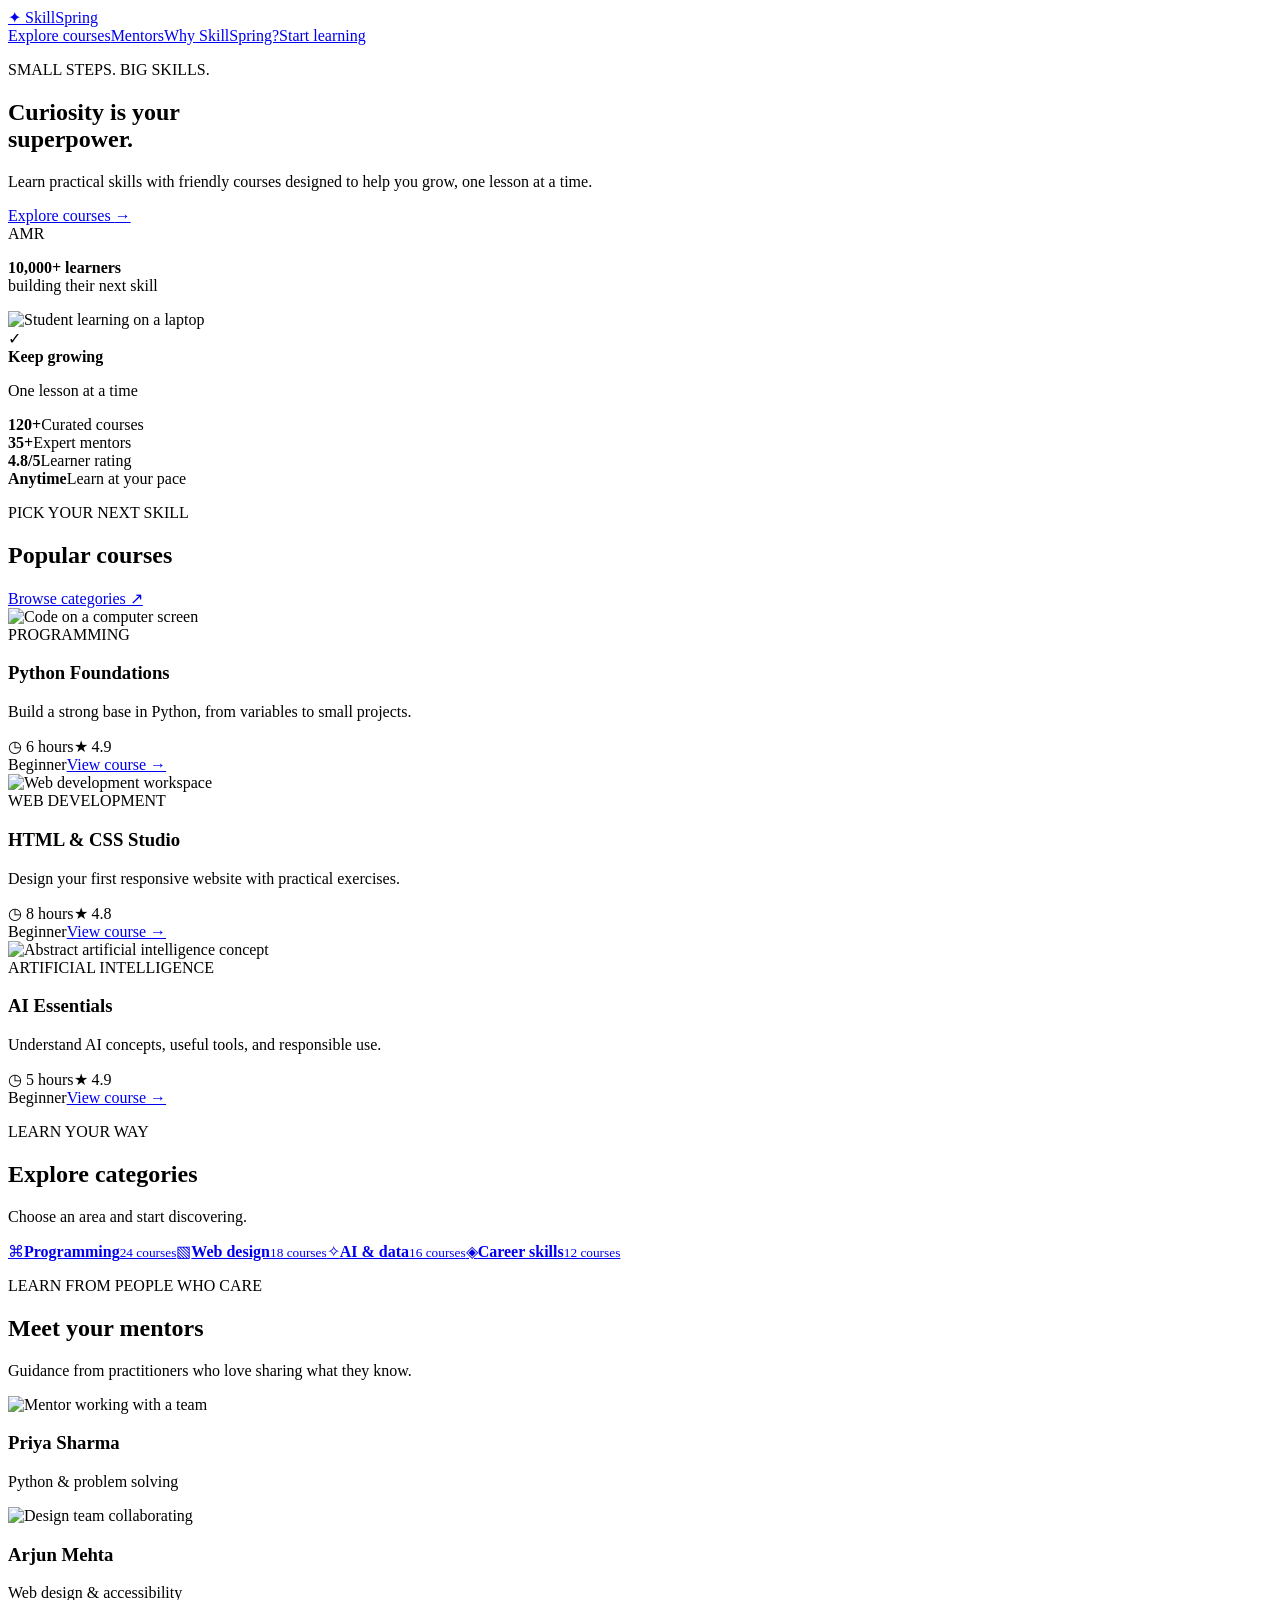
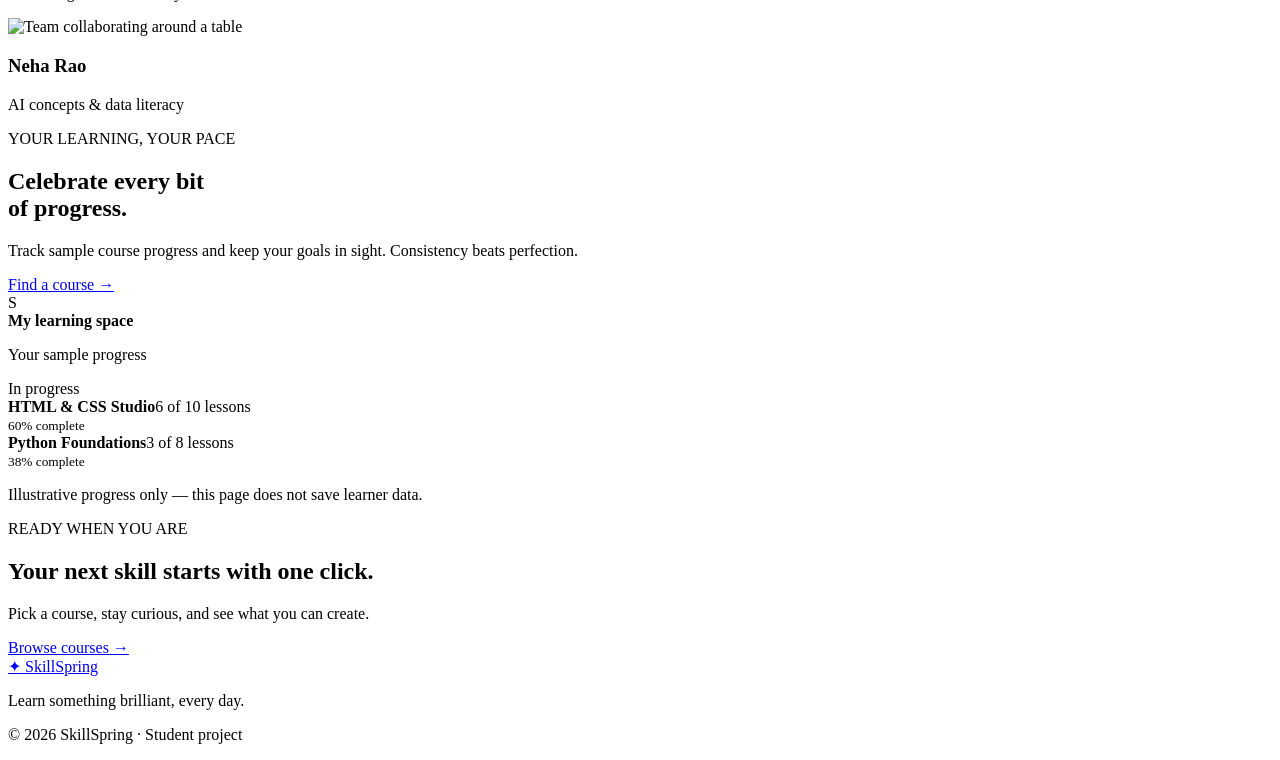
==== online-learning/index.html @ 98fce979 "Add SkillSpring learning platform HTML page" ====
<!DOCTYPE html>
<html lang="en">
<head>
  <meta charset="UTF-8"><meta name="viewport" content="width=device-width, initial-scale=1.0">
  <meta name="description" content="Explore beginner-friendly courses with SkillSpring.">
  <title>SkillSpring | Learn Something Brilliant</title><link rel="stylesheet" href="style.css">
</head>
<body>
  <header class="topbar"><a class="logo" href="#home"><span>✦</span> SkillSpring</a><nav aria-label="Main navigation"><a href="#courses">Explore courses</a><a href="#mentors">Mentors</a><a href="#why">Why SkillSpring?</a><a class="login" href="#courses">Start learning</a></nav></header>
  <main>
    <section class="hero" id="home"><div class="hero-copy"><p class="eyebrow">SMALL STEPS. BIG SKILLS.</p><h1>Curiosity is your<br><span>superpower.</span></h1><p>Learn practical skills with friendly courses designed to help you grow, one lesson at a time.</p><a class="primary-btn" href="#courses">Explore courses <span>→</span></a><div class="social-proof"><div class="avatar-stack"><span>A</span><span>M</span><span>R</span></div><p><strong>10,000+ learners</strong><br>building their next skill</p></div></div><div class="hero-visual"><img src="https://images.unsplash.com/photo-1516321318423-f06f85e504b3?auto=format&fit=crop&w=1100&q=85" alt="Student learning on a laptop"><div class="floating-card"><span class="floating-icon">✓</span><div><strong>Keep growing</strong><p>One lesson at a time</p></div></div></div></section>
    <section class="stats"><div><strong>120+</strong><span>Curated courses</span></div><div><strong>35+</strong><span>Expert mentors</span></div><div><strong>4.8/5</strong><span>Learner rating</span></div><div><strong>Anytime</strong><span>Learn at your pace</span></div></section>
    <section class="section courses" id="courses"><div class="section-heading"><div><p class="eyebrow">PICK YOUR NEXT SKILL</p><h2>Popular courses</h2></div><a class="text-link" href="#categories">Browse categories ↗</a></div><div class="course-grid">
      <article class="course-card"><img src="https://images.unsplash.com/photo-1515879218367-8466d910aaa4?auto=format&fit=crop&w=900&q=80" alt="Code on a computer screen"><div class="course-body"><span class="tag green">PROGRAMMING</span><h3>Python Foundations</h3><p>Build a strong base in Python, from variables to small projects.</p><div class="course-info"><span>◷ 6 hours</span><span>★ 4.9</span></div><div class="course-footer"><span>Beginner</span><a href="#contact">View course →</a></div></div></article>
      <article class="course-card"><img src="https://images.unsplash.com/photo-1498050108023-c5249f4df085?auto=format&fit=crop&w=900&q=80" alt="Web development workspace"><div class="course-body"><span class="tag blue">WEB DEVELOPMENT</span><h3>HTML & CSS Studio</h3><p>Design your first responsive website with practical exercises.</p><div class="course-info"><span>◷ 8 hours</span><span>★ 4.8</span></div><div class="course-footer"><span>Beginner</span><a href="#contact">View course →</a></div></div></article>
      <article class="course-card"><img src="https://images.unsplash.com/photo-1677442136019-21780ecad995?auto=format&fit=crop&w=900&q=80" alt="Abstract artificial intelligence concept"><div class="course-body"><span class="tag purple">ARTIFICIAL INTELLIGENCE</span><h3>AI Essentials</h3><p>Understand AI concepts, useful tools, and responsible use.</p><div class="course-info"><span>◷ 5 hours</span><span>★ 4.9</span></div><div class="course-footer"><span>Beginner</span><a href="#contact">View course →</a></div></div></article>
    </div></section>
    <section class="categories" id="categories"><div class="section-heading"><div><p class="eyebrow">LEARN YOUR WAY</p><h2>Explore categories</h2></div><p>Choose an area and start discovering.</p></div><div class="category-grid"><a href="#courses"><span>⌘</span><strong>Programming</strong><small>24 courses</small></a><a href="#courses"><span>▧</span><strong>Web design</strong><small>18 courses</small></a><a href="#courses"><span>✧</span><strong>AI & data</strong><small>16 courses</small></a><a href="#courses"><span>◈</span><strong>Career skills</strong><small>12 courses</small></a></div></section>
    <section class="section mentors" id="mentors"><div class="section-heading"><div><p class="eyebrow">LEARN FROM PEOPLE WHO CARE</p><h2>Meet your mentors</h2></div><p>Guidance from practitioners who love sharing what they know.</p></div><div class="mentor-grid"><article><img src="https://images.unsplash.com/photo-1551836022-d5d88e9218df?auto=format&fit=crop&w=700&q=80" alt="Mentor working with a team"><h3>Priya Sharma</h3><p>Python & problem solving</p></article><article><img src="https://images.unsplash.com/photo-1521737711867-e3b97375f902?auto=format&fit=crop&w=700&q=80" alt="Design team collaborating"><h3>Arjun Mehta</h3><p>Web design & accessibility</p></article><article><img src="https://images.unsplash.com/photo-1522071820081-009f0129c71c?auto=format&fit=crop&w=700&q=80" alt="Team collaborating around a table"><h3>Neha Rao</h3><p>AI concepts & data literacy</p></article></div></section>
    <section class="progress-section" id="why"><div><p class="eyebrow">YOUR LEARNING, YOUR PACE</p><h2>Celebrate every bit<br>of progress.</h2><p>Track sample course progress and keep your goals in sight. Consistency beats perfection.</p><a class="primary-btn" href="#courses">Find a course <span>→</span></a></div><div class="progress-panel"><div class="progress-title"><div class="mini-logo">S</div><div><strong>My learning space</strong><p>Your sample progress</p></div><span class="active-pill">In progress</span></div><div class="lesson"><div><strong>HTML & CSS Studio</strong><span>6 of 10 lessons</span></div><div class="bar"><span style="width:60%"></span></div><small>60% complete</small></div><div class="lesson"><div><strong>Python Foundations</strong><span>3 of 8 lessons</span></div><div class="bar purple-bar"><span style="width:38%"></span></div><small>38% complete</small></div><p class="demo-note">Illustrative progress only — this page does not save learner data.</p></div></section>
    <section class="cta" id="contact"><p class="eyebrow">READY WHEN YOU ARE</p><h2>Your next skill starts with one click.</h2><p>Pick a course, stay curious, and see what you can create.</p><a class="primary-btn" href="#courses">Browse courses <span>→</span></a></section>
  </main><footer><a class="logo" href="#home"><span>✦</span> SkillSpring</a><p>Learn something brilliant, every day.</p><p>© 2026 SkillSpring · Student project</p></footer>
</body></html>
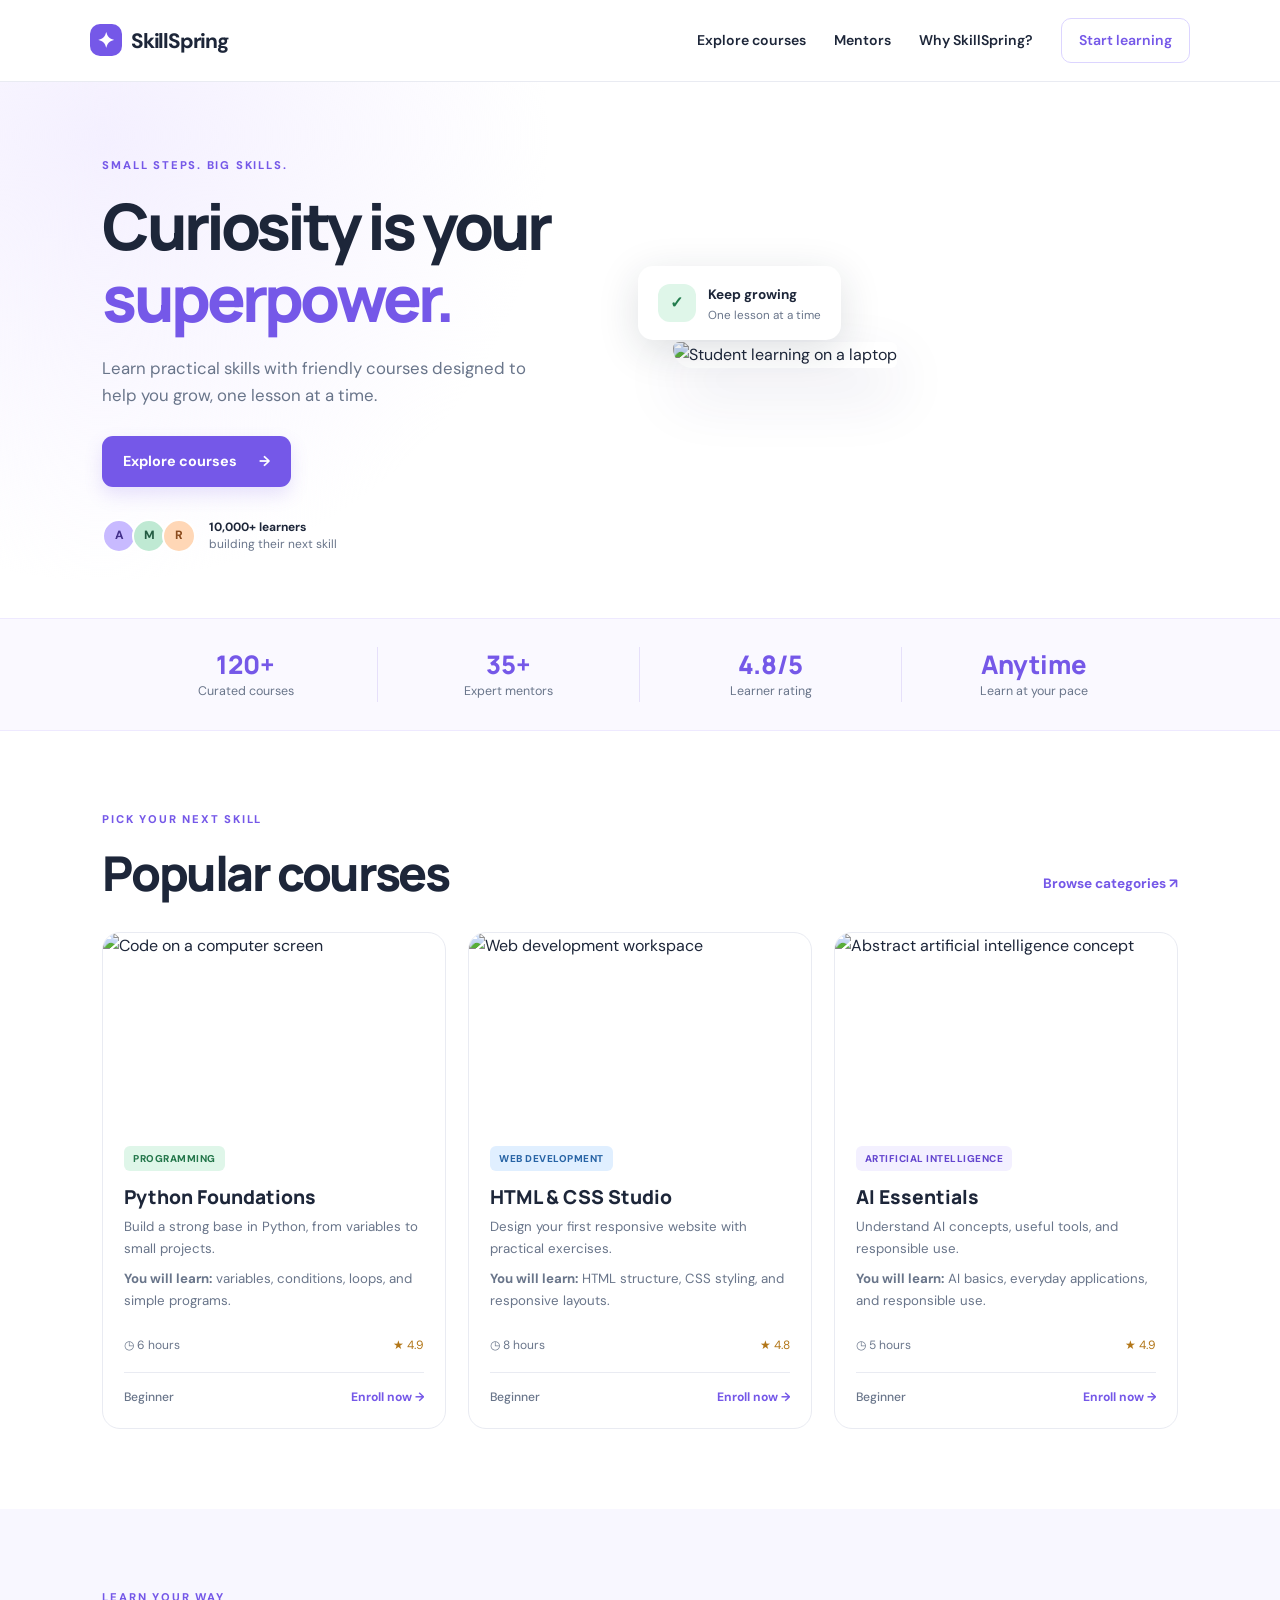
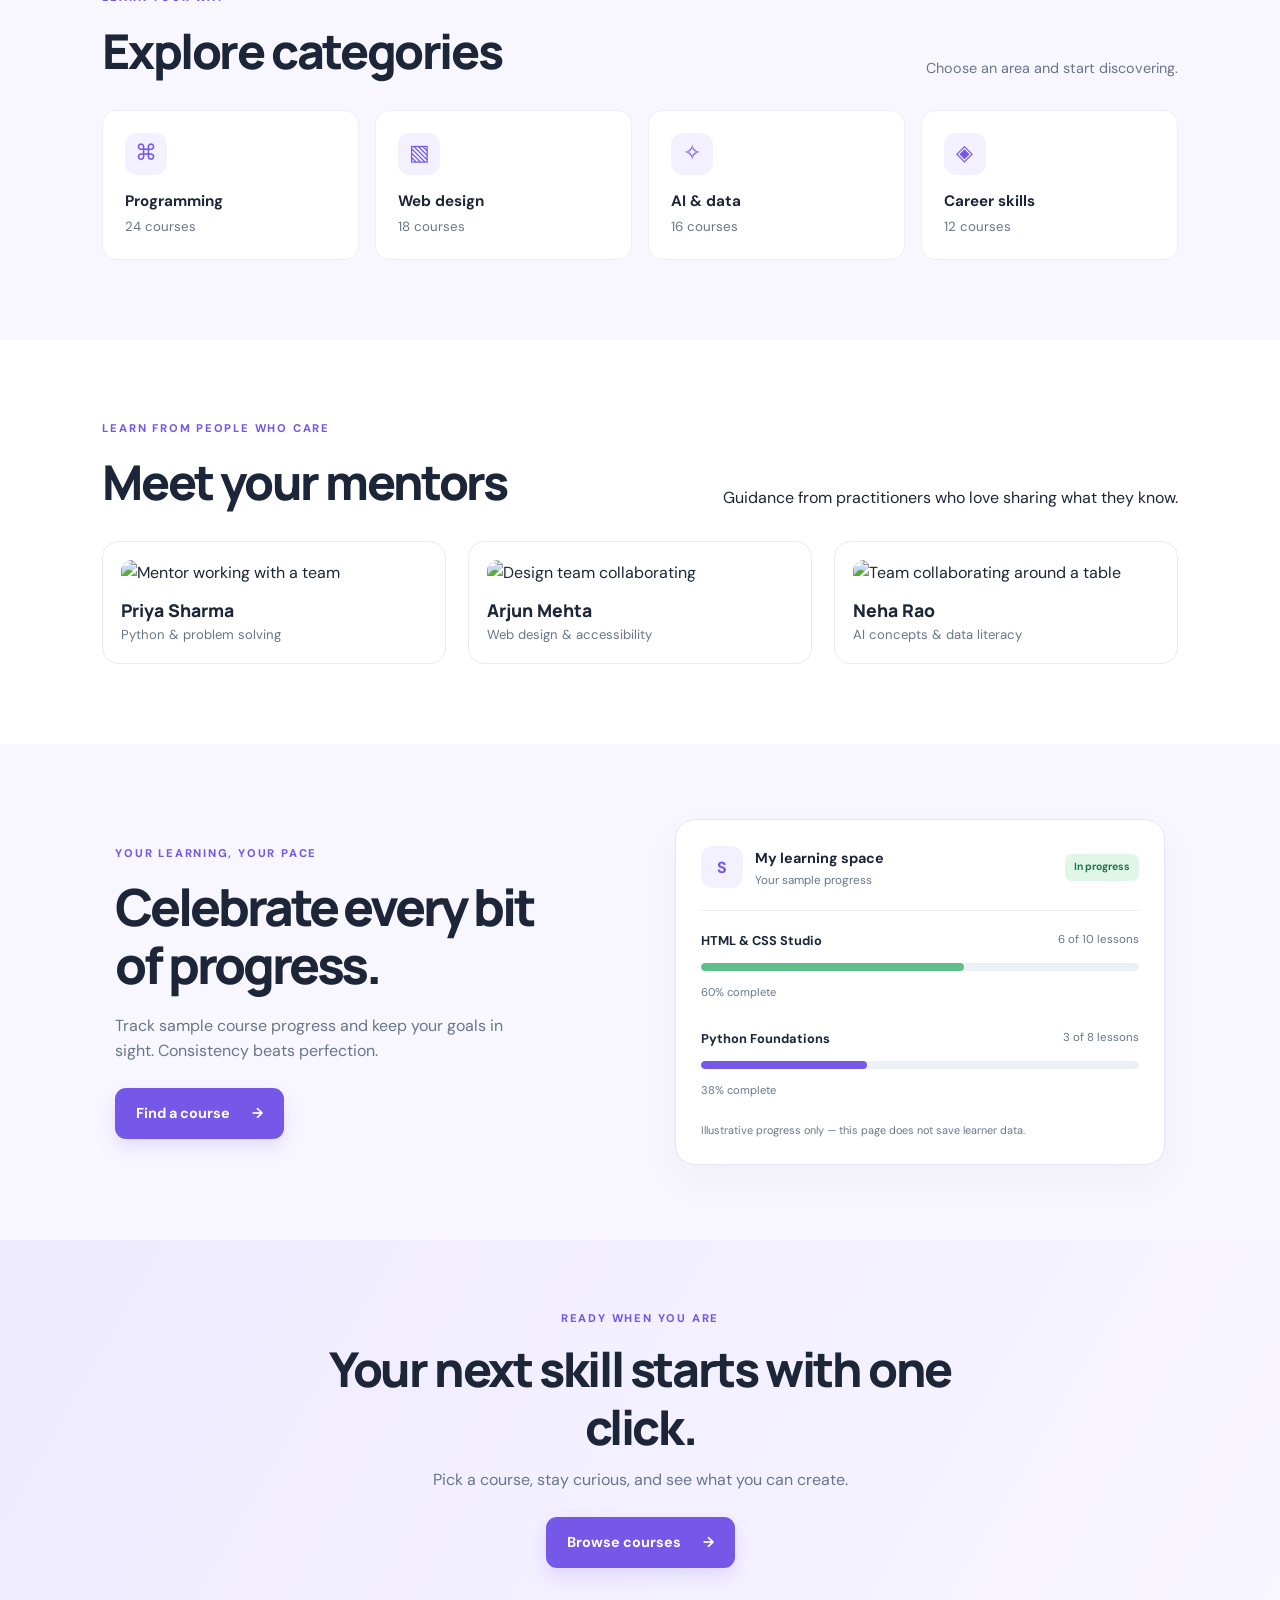
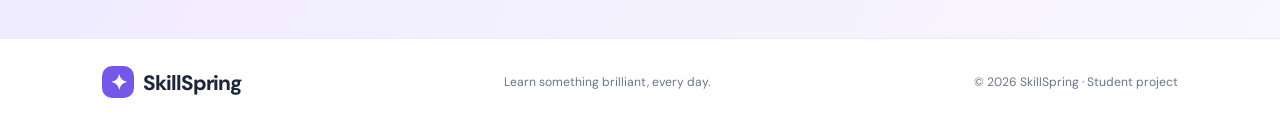
==== commit ed4d19f6: "Add course learning objectives and enrollment buttons" ====
--- a/online-learning/index.html
+++ b/online-learning/index.html
@@ -11,9 +11,9 @@
     <section class="hero" id="home"><div class="hero-copy"><p class="eyebrow">SMALL STEPS. BIG SKILLS.</p><h1>Curiosity is your<br><span>superpower.</span></h1><p>Learn practical skills with friendly courses designed to help you grow, one lesson at a time.</p><a class="primary-btn" href="#courses">Explore courses <span>→</span></a><div class="social-proof"><div class="avatar-stack"><span>A</span><span>M</span><span>R</span></div><p><strong>10,000+ learners</strong><br>building their next skill</p></div></div><div class="hero-visual"><img src="https://images.unsplash.com/photo-1516321318423-f06f85e504b3?auto=format&fit=crop&w=1100&q=85" alt="Student learning on a laptop"><div class="floating-card"><span class="floating-icon">✓</span><div><strong>Keep growing</strong><p>One lesson at a time</p></div></div></div></section>
     <section class="stats"><div><strong>120+</strong><span>Curated courses</span></div><div><strong>35+</strong><span>Expert mentors</span></div><div><strong>4.8/5</strong><span>Learner rating</span></div><div><strong>Anytime</strong><span>Learn at your pace</span></div></section>
     <section class="section courses" id="courses"><div class="section-heading"><div><p class="eyebrow">PICK YOUR NEXT SKILL</p><h2>Popular courses</h2></div><a class="text-link" href="#categories">Browse categories ↗</a></div><div class="course-grid">
-      <article class="course-card"><img src="https://images.unsplash.com/photo-1515879218367-8466d910aaa4?auto=format&fit=crop&w=900&q=80" alt="Code on a computer screen"><div class="course-body"><span class="tag green">PROGRAMMING</span><h3>Python Foundations</h3><p>Build a strong base in Python, from variables to small projects.</p><div class="course-info"><span>◷ 6 hours</span><span>★ 4.9</span></div><div class="course-footer"><span>Beginner</span><a href="#contact">View course →</a></div></div></article>
-      <article class="course-card"><img src="https://images.unsplash.com/photo-1498050108023-c5249f4df085?auto=format&fit=crop&w=900&q=80" alt="Web development workspace"><div class="course-body"><span class="tag blue">WEB DEVELOPMENT</span><h3>HTML & CSS Studio</h3><p>Design your first responsive website with practical exercises.</p><div class="course-info"><span>◷ 8 hours</span><span>★ 4.8</span></div><div class="course-footer"><span>Beginner</span><a href="#contact">View course →</a></div></div></article>
-      <article class="course-card"><img src="https://images.unsplash.com/photo-1677442136019-21780ecad995?auto=format&fit=crop&w=900&q=80" alt="Abstract artificial intelligence concept"><div class="course-body"><span class="tag purple">ARTIFICIAL INTELLIGENCE</span><h3>AI Essentials</h3><p>Understand AI concepts, useful tools, and responsible use.</p><div class="course-info"><span>◷ 5 hours</span><span>★ 4.9</span></div><div class="course-footer"><span>Beginner</span><a href="#contact">View course →</a></div></div></article>
+      <article class="course-card"><img src="https://images.unsplash.com/photo-1515879218367-8466d910aaa4?auto=format&fit=crop&w=900&q=80" alt="Code on a computer screen"><div class="course-body"><span class="tag green">PROGRAMMING</span><h3>Python Foundations</h3><p>Build a strong base in Python, from variables to small projects.</p><p class="objectives"><strong>You will learn:</strong> variables, conditions, loops, and simple programs.</p><div class="course-info"><span>◷ 6 hours</span><span>★ 4.9</span></div><div class="course-footer"><span>Beginner</span><a href="#contact">Enroll now →</a></div></div></article>
+      <article class="course-card"><img src="https://images.unsplash.com/photo-1498050108023-c5249f4df085?auto=format&fit=crop&w=900&q=80" alt="Web development workspace"><div class="course-body"><span class="tag blue">WEB DEVELOPMENT</span><h3>HTML & CSS Studio</h3><p>Design your first responsive website with practical exercises.</p><p class="objectives"><strong>You will learn:</strong> HTML structure, CSS styling, and responsive layouts.</p><div class="course-info"><span>◷ 8 hours</span><span>★ 4.8</span></div><div class="course-footer"><span>Beginner</span><a href="#contact">Enroll now →</a></div></div></article>
+      <article class="course-card"><img src="https://images.unsplash.com/photo-1677442136019-21780ecad995?auto=format&fit=crop&w=900&q=80" alt="Abstract artificial intelligence concept"><div class="course-body"><span class="tag purple">ARTIFICIAL INTELLIGENCE</span><h3>AI Essentials</h3><p>Understand AI concepts, useful tools, and responsible use.</p><p class="objectives"><strong>You will learn:</strong> AI basics, everyday applications, and responsible use.</p><div class="course-info"><span>◷ 5 hours</span><span>★ 4.9</span></div><div class="course-footer"><span>Beginner</span><a href="#contact">Enroll now →</a></div></div></article>
     </div></section>
     <section class="categories" id="categories"><div class="section-heading"><div><p class="eyebrow">LEARN YOUR WAY</p><h2>Explore categories</h2></div><p>Choose an area and start discovering.</p></div><div class="category-grid"><a href="#courses"><span>⌘</span><strong>Programming</strong><small>24 courses</small></a><a href="#courses"><span>▧</span><strong>Web design</strong><small>18 courses</small></a><a href="#courses"><span>✧</span><strong>AI & data</strong><small>16 courses</small></a><a href="#courses"><span>◈</span><strong>Career skills</strong><small>12 courses</small></a></div></section>
     <section class="section mentors" id="mentors"><div class="section-heading"><div><p class="eyebrow">LEARN FROM PEOPLE WHO CARE</p><h2>Meet your mentors</h2></div><p>Guidance from practitioners who love sharing what they know.</p></div><div class="mentor-grid"><article><img src="https://images.unsplash.com/photo-1551836022-d5d88e9218df?auto=format&fit=crop&w=700&q=80" alt="Mentor working with a team"><h3>Priya Sharma</h3><p>Python & problem solving</p></article><article><img src="https://images.unsplash.com/photo-1521737711867-e3b97375f902?auto=format&fit=crop&w=700&q=80" alt="Design team collaborating"><h3>Arjun Mehta</h3><p>Web design & accessibility</p></article><article><img src="https://images.unsplash.com/photo-1522071820081-009f0129c71c?auto=format&fit=crop&w=700&q=80" alt="Team collaborating around a table"><h3>Neha Rao</h3><p>AI concepts & data literacy</p></article></div></section>
--- a/online-learning/style.css
+++ b/online-learning/style.css
@@ -0,0 +1,3 @@
+@import url('https://fonts.googleapis.com/css2?family=DM+Sans:wght@400;500;600;700&family=Manrope:wght@400;500;600;700;800&display=swap');
+:root{--ink:#1d2639;--muted:#69758a;--purple:#7558e8;--pale:#f3f0ff;--green:#dff6e9;--blue:#e0efff;--line:#e9ebf2}
+*{box-sizing:border-box;margin:0;padding:0}html{scroll-behavior:smooth}body{font-family:'DM Sans',Arial,sans-serif;color:var(--ink);line-height:1.6;background:#fff}a{text-decoration:none;color:inherit}.topbar{height:82px;padding:0 7%;display:flex;align-items:center;justify-content:space-between;border-bottom:1px solid var(--line);gap:20px}.logo{font-size:1.3rem;font-weight:800;letter-spacing:-.05em;display:flex;gap:9px;align-items:center}.logo span{display:grid;place-items:center;background:var(--purple);color:white;width:32px;height:32px;border-radius:10px}.topbar nav{display:flex;align-items:center;gap:28px;font-size:.88rem;font-weight:600}.topbar nav a:hover,.text-link:hover{color:var(--purple)}.login{border:1px solid #dcd5ff;border-radius:10px;padding:10px 17px;color:var(--purple)}.hero{padding:75px 8% 65px;display:grid;grid-template-columns:1fr 1fr;align-items:center;gap:65px;background:radial-gradient(circle at 8% 10%,#f4f0ff,transparent 35%),#fff}.hero-copy{max-width:530px}.eyebrow{font-size:.7rem;letter-spacing:.16em;font-weight:800;color:var(--purple);margin-bottom:15px}.hero h1,.progress-section h2{font:800 clamp(2.7rem,5vw,4.7rem)/1.12 'Manrope',Arial,sans-serif;letter-spacing:-.06em}.hero h1 span{color:var(--purple)}.hero-copy>p:not(.eyebrow){font-size:1.05rem;color:var(--muted);max-width:440px;margin:22px 0 27px}.primary-btn{display:inline-flex;align-items:center;gap:22px;padding:14px 21px;background:var(--purple);color:white;border-radius:11px;font-size:.9rem;font-weight:700;box-shadow:0 8px 18px #7558e82b;transition:transform .2s}.primary-btn:hover{transform:translateY(-3px)}.social-proof{display:flex;align-items:center;gap:13px;margin-top:32px}.avatar-stack{display:flex;padding-left:4px}.avatar-stack span{display:grid;place-items:center;width:34px;height:34px;border-radius:50%;margin-left:-4px;border:2px solid white;background:#c8baff;color:#44318b;font-size:.75rem;font-weight:800}.avatar-stack span:nth-child(2){background:#bfe9d3;color:#235b42}.avatar-stack span:nth-child(3){background:#ffd7b6;color:#8b4b1d}.social-proof p{font-size:.75rem;color:var(--muted);line-height:1.4}.social-proof strong{color:var(--ink)}.hero-visual{position:relative}.hero-visual>img{width:100%;height:410px;object-fit:cover;border-radius:28px 28px 28px 90px;box-shadow:0 25px 60px #33246d20}.floating-card{position:absolute;left:-35px;bottom:28px;background:#fff;border-radius:15px;padding:15px 20px;display:flex;align-items:center;gap:12px;box-shadow:0 10px 40px #1d263925}.floating-icon{display:grid;place-items:center;width:38px;height:38px;border-radius:12px;background:var(--green);color:#227c4c;font-weight:800}.floating-card strong{font-size:.85rem}.floating-card p{font-size:.73rem;color:var(--muted)}.stats{display:grid;grid-template-columns:repeat(4,1fr);padding:28px 9%;background:#faf9ff;border-top:1px solid #eee9ff;border-bottom:1px solid #eee9ff}.stats div{display:flex;flex-direction:column;align-items:center;border-right:1px solid #e6e0fa}.stats div:last-child{border:0}.stats strong{font:800 1.6rem 'Manrope',Arial,sans-serif;color:var(--purple)}.stats span{font-size:.78rem;color:var(--muted)}.section,.categories{padding:80px 8%}.section-heading{display:flex;align-items:end;justify-content:space-between;gap:25px;margin-bottom:30px}.section-heading h2,.cta h2{font:800 clamp(2rem,4vw,3rem)/1.2 'Manrope',Arial,sans-serif;letter-spacing:-.05em}.text-link{font-size:.85rem;font-weight:700;color:var(--purple);padding-bottom:7px}.course-grid{display:grid;grid-template-columns:repeat(3,1fr);gap:22px}.course-card{border:1px solid var(--line);border-radius:18px;overflow:hidden;transition:transform .25s,box-shadow .25s}.course-card:hover{transform:translateY(-5px);box-shadow:0 15px 35px #1d263910}.course-card>img{width:100%;height:190px;object-fit:cover;display:block}.course-body{padding:21px}.tag{display:inline-block;padding:5px 9px;border-radius:6px;font-size:.62rem;font-weight:800;letter-spacing:.05em}.green{background:var(--green);color:#23764a}.blue{background:var(--blue);color:#2764a5}.purple{background:var(--pale);color:#6446cf}.course-body h3{font:800 1.2rem 'Manrope',Arial,sans-serif;margin:13px 0 6px}.course-body>p{color:var(--muted);font-size:.83rem;min-height:52px}.course-info{display:flex;justify-content:space-between;padding:16px 0;border-bottom:1px solid var(--line);font-size:.75rem;color:var(--muted)}.course-info span:last-child{color:#b27618}.course-footer{display:flex;align-items:center;justify-content:space-between;padding-top:15px;font-size:.76rem;font-weight:700}.course-footer>span{color:var(--muted);font-weight:500}.course-footer a{color:var(--purple)}.categories{background:#f8f7ff}.categories .section-heading>p{color:var(--muted);font-size:.9rem}.category-grid{display:grid;grid-template-columns:repeat(4,1fr);gap:16px}.category-grid a{display:flex;flex-direction:column;align-items:flex-start;padding:22px;background:white;border:1px solid #efecfa;border-radius:14px;transition:transform .2s}.category-grid a:hover{transform:translateY(-4px)}.category-grid a>span{display:grid;place-items:center;width:42px;height:42px;border-radius:12px;background:var(--pale);color:var(--purple);font-size:1.35rem;margin-bottom:14px}.category-grid strong{font-size:.95rem}.category-grid small{color:var(--muted);margin-top:3px}.mentor-grid{display:grid;grid-template-columns:repeat(3,1fr);gap:22px}.mentor-grid article{padding:18px;border:1px solid var(--line);border-radius:16px}.mentor-grid img{width:100%;height:170px;object-fit:cover;border-radius:11px}.mentor-grid h3{font:800 1.1rem 'Manrope',Arial,sans-serif;margin:13px 0 2px}.mentor-grid p{font-size:.82rem;color:var(--muted)}.progress-section{padding:75px 9%;display:grid;grid-template-columns:1fr 1fr;gap:70px;align-items:center;background:#f8f7ff}.progress-section h2{font-size:clamp(2.3rem,4vw,3.6rem)}.progress-section>div:first-child>p:not(.eyebrow){color:var(--muted);max-width:400px;margin:20px 0 24px}.progress-panel{background:white;border:1px solid #e9e3ff;border-radius:20px;padding:25px;box-shadow:0 15px 40px #2f24630b}.progress-title{display:flex;align-items:center;gap:12px;padding-bottom:20px;border-bottom:1px solid var(--line)}.mini-logo{display:grid;place-items:center;width:42px;height:42px;background:var(--pale);color:var(--purple);font-weight:800;border-radius:12px}.progress-title strong{font-size:.9rem}.progress-title p{font-size:.73rem;color:var(--muted)}.active-pill{margin-left:auto;background:var(--green);color:#23764a;padding:5px 9px;border-radius:7px;font-size:.65rem;font-weight:700}.lesson{padding:20px 0 5px}.lesson>div:first-child{display:flex;justify-content:space-between;gap:12px;font-size:.8rem}.lesson>div:first-child span{color:var(--muted);font-size:.72rem}.bar{height:8px;border-radius:10px;background:#edf0f6;margin:12px 0 7px;overflow:hidden}.bar span{display:block;height:100%;background:#5fbf8b;border-radius:10px}.purple-bar span{background:var(--purple)}.lesson small{font-size:.7rem;color:var(--muted)}.demo-note{font-size:.68rem;color:var(--muted);margin-top:15px}.cta{text-align:center;padding:70px 7%;background:linear-gradient(120deg,#eeeaff,#f8f6ff)}.cta h2{max-width:700px;margin:0 auto 12px}.cta>p:not(.eyebrow){color:var(--muted);margin:0 auto 24px}.cta .eyebrow{margin-bottom:12px}footer{padding:27px 8%;display:flex;align-items:center;justify-content:space-between;gap:20px;flex-wrap:wrap;border-top:1px solid var(--line)}footer p{font-size:.76rem;color:var(--muted)}@media(max-width:900px){.hero{gap:35px;padding:60px 6%}.hero-visual>img{height:340px}.topbar{padding:0 5%}.topbar nav{gap:15px}.course-grid{grid-template-columns:1fr 1fr}.category-grid{grid-template-columns:1fr 1fr}.section,.categories{padding:65px 6%}.progress-section{gap:35px;padding:60px 6%}}@media(max-width:620px){.topbar{height:auto;padding:18px 6%;align-items:flex-start;flex-direction:column}.topbar nav{flex-wrap:wrap;gap:12px;font-size:.8rem}.hero{grid-template-columns:1fr;padding:55px 6%;gap:40px}.hero-visual>img{height:280px;border-radius:20px}.floating-card{left:10px;bottom:12px}.stats{grid-template-columns:1fr 1fr;gap:20px;padding:25px 5%}.stats div:nth-child(2){border:0}.stats strong{font-size:1.4rem}.section-heading{align-items:flex-start;flex-direction:column}.course-grid,.mentor-grid,.progress-section{grid-template-columns:1fr}.course-card>img{height:200px}.category-grid{grid-template-columns:1fr 1fr}.progress-section{gap:35px}.progress-panel{padding:18px}.active-pill{font-size:.58rem}footer{align-items:flex-start;flex-direction:column;gap:10px}}
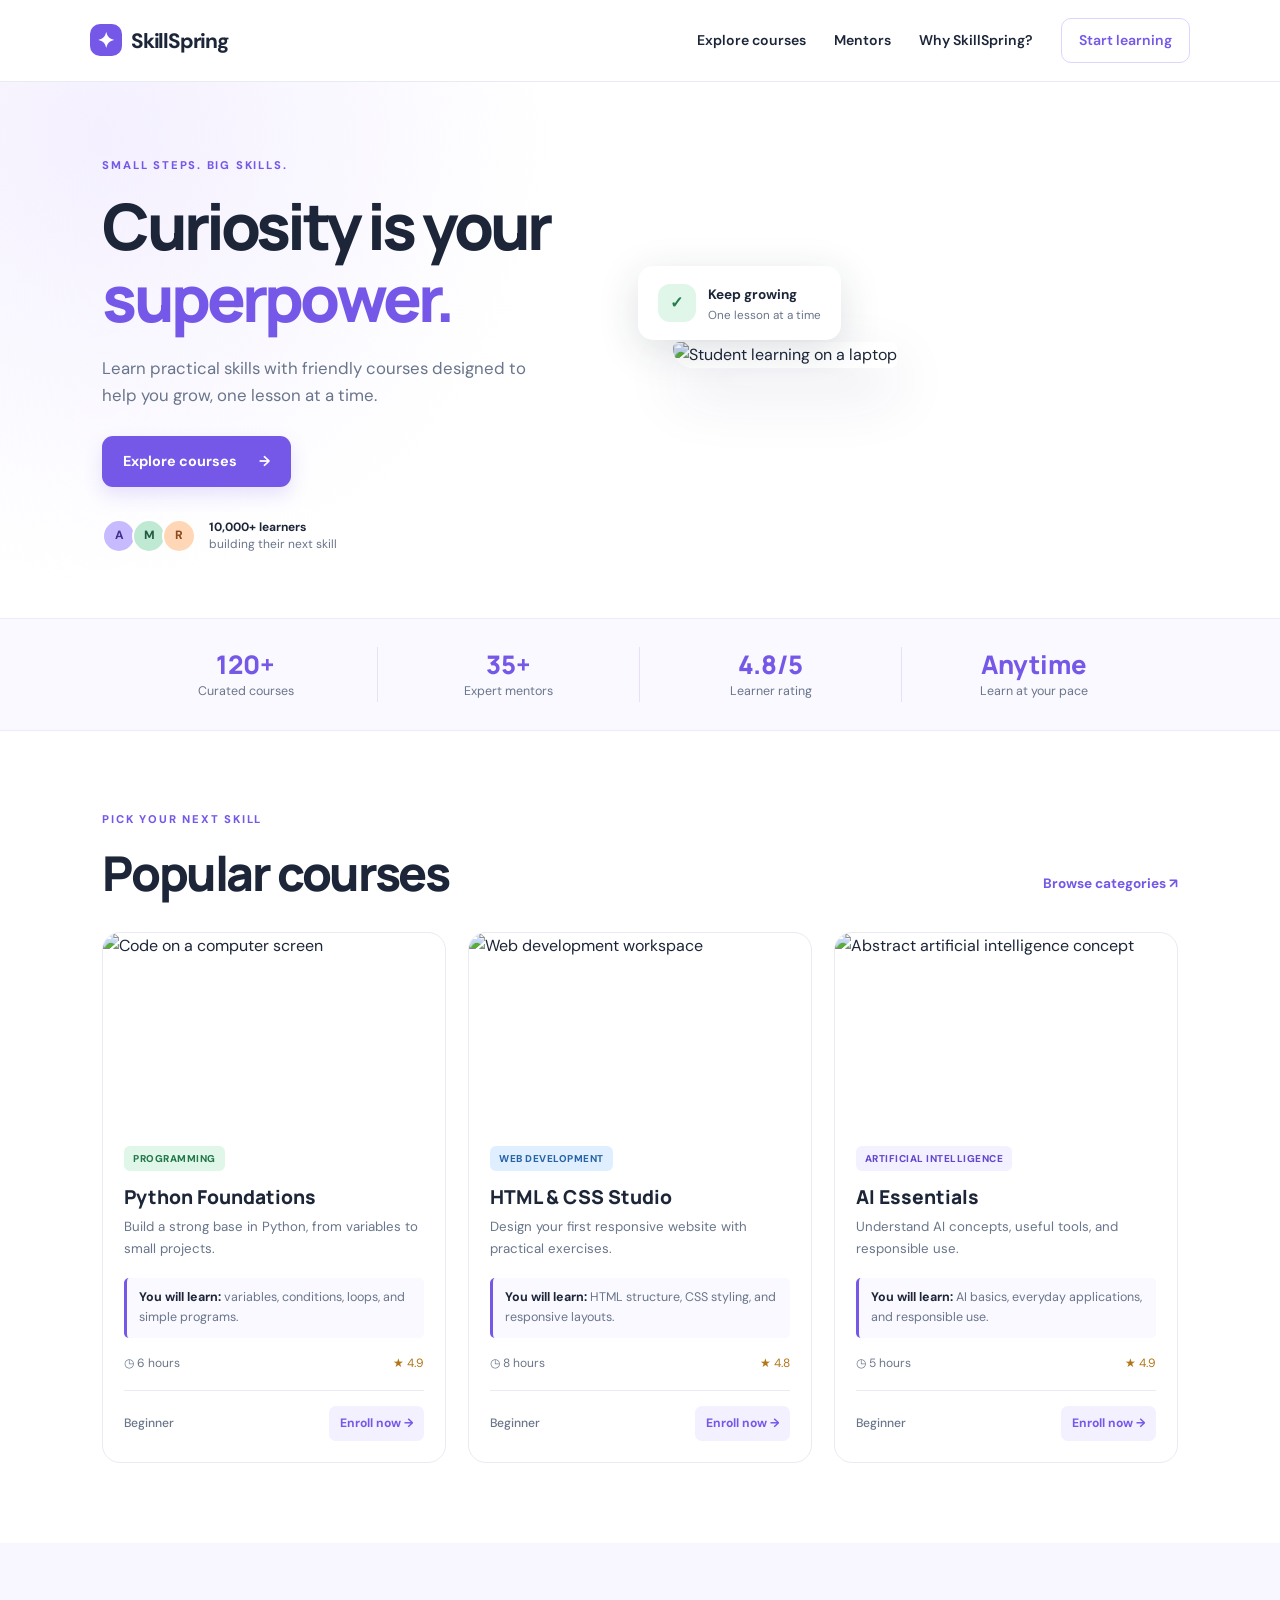
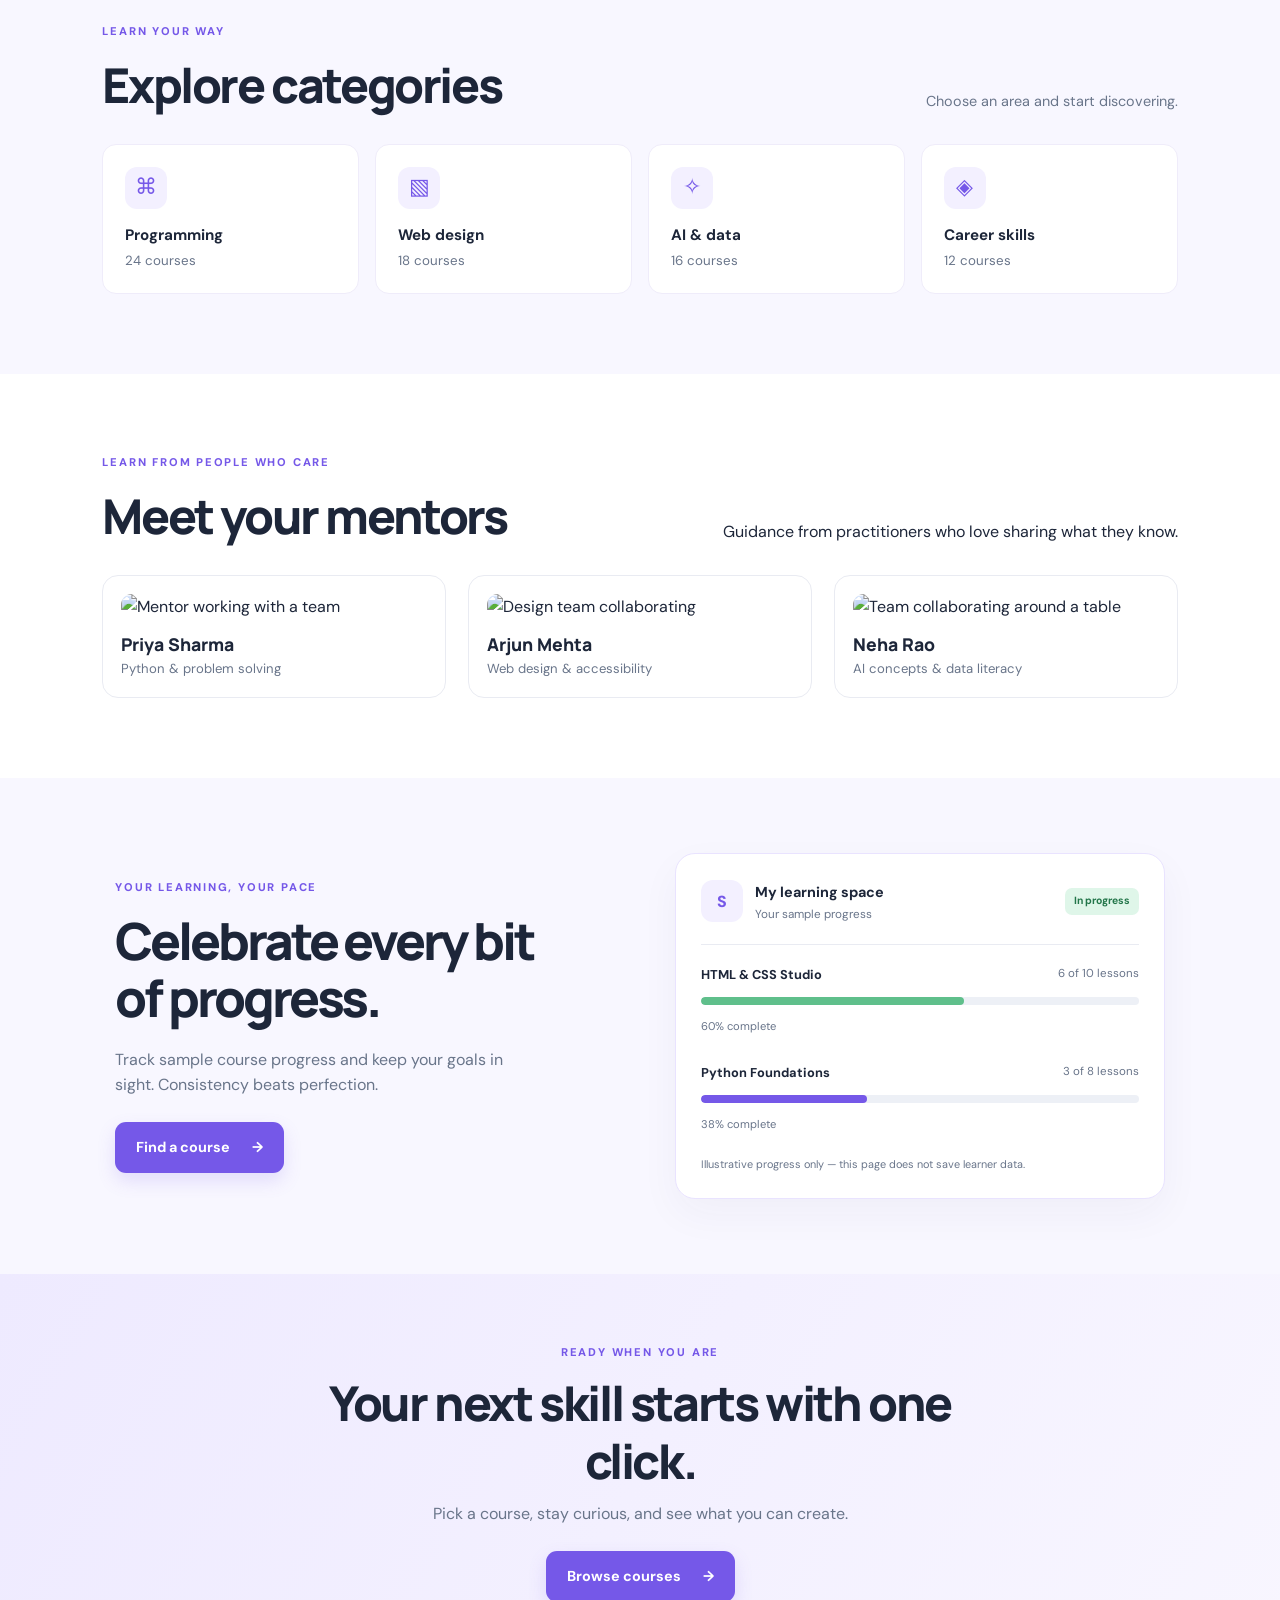
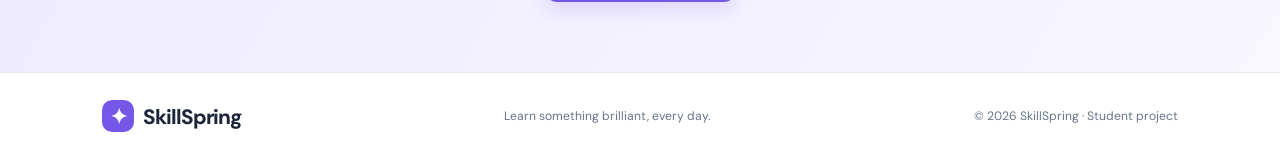
==== commit 4c60432e: "Update index.html" ====
--- a/online-learning/index.html
+++ b/online-learning/index.html
@@ -1,5 +1,5 @@
 <!DOCTYPE html>
-<html lang="en">
+<html>
 <head>
   <meta charset="UTF-8"><meta name="viewport" content="width=device-width, initial-scale=1.0">
   <meta name="description" content="Explore beginner-friendly courses with SkillSpring.">
--- a/online-learning/style.css
+++ b/online-learning/style.css
@@ -1,3 +1,9 @@
 @import url('https://fonts.googleapis.com/css2?family=DM+Sans:wght@400;500;600;700&family=Manrope:wght@400;500;600;700;800&display=swap');
 :root{--ink:#1d2639;--muted:#69758a;--purple:#7558e8;--pale:#f3f0ff;--green:#dff6e9;--blue:#e0efff;--line:#e9ebf2}
 *{box-sizing:border-box;margin:0;padding:0}html{scroll-behavior:smooth}body{font-family:'DM Sans',Arial,sans-serif;color:var(--ink);line-height:1.6;background:#fff}a{text-decoration:none;color:inherit}.topbar{height:82px;padding:0 7%;display:flex;align-items:center;justify-content:space-between;border-bottom:1px solid var(--line);gap:20px}.logo{font-size:1.3rem;font-weight:800;letter-spacing:-.05em;display:flex;gap:9px;align-items:center}.logo span{display:grid;place-items:center;background:var(--purple);color:white;width:32px;height:32px;border-radius:10px}.topbar nav{display:flex;align-items:center;gap:28px;font-size:.88rem;font-weight:600}.topbar nav a:hover,.text-link:hover{color:var(--purple)}.login{border:1px solid #dcd5ff;border-radius:10px;padding:10px 17px;color:var(--purple)}.hero{padding:75px 8% 65px;display:grid;grid-template-columns:1fr 1fr;align-items:center;gap:65px;background:radial-gradient(circle at 8% 10%,#f4f0ff,transparent 35%),#fff}.hero-copy{max-width:530px}.eyebrow{font-size:.7rem;letter-spacing:.16em;font-weight:800;color:var(--purple);margin-bottom:15px}.hero h1,.progress-section h2{font:800 clamp(2.7rem,5vw,4.7rem)/1.12 'Manrope',Arial,sans-serif;letter-spacing:-.06em}.hero h1 span{color:var(--purple)}.hero-copy>p:not(.eyebrow){font-size:1.05rem;color:var(--muted);max-width:440px;margin:22px 0 27px}.primary-btn{display:inline-flex;align-items:center;gap:22px;padding:14px 21px;background:var(--purple);color:white;border-radius:11px;font-size:.9rem;font-weight:700;box-shadow:0 8px 18px #7558e82b;transition:transform .2s}.primary-btn:hover{transform:translateY(-3px)}.social-proof{display:flex;align-items:center;gap:13px;margin-top:32px}.avatar-stack{display:flex;padding-left:4px}.avatar-stack span{display:grid;place-items:center;width:34px;height:34px;border-radius:50%;margin-left:-4px;border:2px solid white;background:#c8baff;color:#44318b;font-size:.75rem;font-weight:800}.avatar-stack span:nth-child(2){background:#bfe9d3;color:#235b42}.avatar-stack span:nth-child(3){background:#ffd7b6;color:#8b4b1d}.social-proof p{font-size:.75rem;color:var(--muted);line-height:1.4}.social-proof strong{color:var(--ink)}.hero-visual{position:relative}.hero-visual>img{width:100%;height:410px;object-fit:cover;border-radius:28px 28px 28px 90px;box-shadow:0 25px 60px #33246d20}.floating-card{position:absolute;left:-35px;bottom:28px;background:#fff;border-radius:15px;padding:15px 20px;display:flex;align-items:center;gap:12px;box-shadow:0 10px 40px #1d263925}.floating-icon{display:grid;place-items:center;width:38px;height:38px;border-radius:12px;background:var(--green);color:#227c4c;font-weight:800}.floating-card strong{font-size:.85rem}.floating-card p{font-size:.73rem;color:var(--muted)}.stats{display:grid;grid-template-columns:repeat(4,1fr);padding:28px 9%;background:#faf9ff;border-top:1px solid #eee9ff;border-bottom:1px solid #eee9ff}.stats div{display:flex;flex-direction:column;align-items:center;border-right:1px solid #e6e0fa}.stats div:last-child{border:0}.stats strong{font:800 1.6rem 'Manrope',Arial,sans-serif;color:var(--purple)}.stats span{font-size:.78rem;color:var(--muted)}.section,.categories{padding:80px 8%}.section-heading{display:flex;align-items:end;justify-content:space-between;gap:25px;margin-bottom:30px}.section-heading h2,.cta h2{font:800 clamp(2rem,4vw,3rem)/1.2 'Manrope',Arial,sans-serif;letter-spacing:-.05em}.text-link{font-size:.85rem;font-weight:700;color:var(--purple);padding-bottom:7px}.course-grid{display:grid;grid-template-columns:repeat(3,1fr);gap:22px}.course-card{border:1px solid var(--line);border-radius:18px;overflow:hidden;transition:transform .25s,box-shadow .25s}.course-card:hover{transform:translateY(-5px);box-shadow:0 15px 35px #1d263910}.course-card>img{width:100%;height:190px;object-fit:cover;display:block}.course-body{padding:21px}.tag{display:inline-block;padding:5px 9px;border-radius:6px;font-size:.62rem;font-weight:800;letter-spacing:.05em}.green{background:var(--green);color:#23764a}.blue{background:var(--blue);color:#2764a5}.purple{background:var(--pale);color:#6446cf}.course-body h3{font:800 1.2rem 'Manrope',Arial,sans-serif;margin:13px 0 6px}.course-body>p{color:var(--muted);font-size:.83rem;min-height:52px}.course-info{display:flex;justify-content:space-between;padding:16px 0;border-bottom:1px solid var(--line);font-size:.75rem;color:var(--muted)}.course-info span:last-child{color:#b27618}.course-footer{display:flex;align-items:center;justify-content:space-between;padding-top:15px;font-size:.76rem;font-weight:700}.course-footer>span{color:var(--muted);font-weight:500}.course-footer a{color:var(--purple)}.categories{background:#f8f7ff}.categories .section-heading>p{color:var(--muted);font-size:.9rem}.category-grid{display:grid;grid-template-columns:repeat(4,1fr);gap:16px}.category-grid a{display:flex;flex-direction:column;align-items:flex-start;padding:22px;background:white;border:1px solid #efecfa;border-radius:14px;transition:transform .2s}.category-grid a:hover{transform:translateY(-4px)}.category-grid a>span{display:grid;place-items:center;width:42px;height:42px;border-radius:12px;background:var(--pale);color:var(--purple);font-size:1.35rem;margin-bottom:14px}.category-grid strong{font-size:.95rem}.category-grid small{color:var(--muted);margin-top:3px}.mentor-grid{display:grid;grid-template-columns:repeat(3,1fr);gap:22px}.mentor-grid article{padding:18px;border:1px solid var(--line);border-radius:16px}.mentor-grid img{width:100%;height:170px;object-fit:cover;border-radius:11px}.mentor-grid h3{font:800 1.1rem 'Manrope',Arial,sans-serif;margin:13px 0 2px}.mentor-grid p{font-size:.82rem;color:var(--muted)}.progress-section{padding:75px 9%;display:grid;grid-template-columns:1fr 1fr;gap:70px;align-items:center;background:#f8f7ff}.progress-section h2{font-size:clamp(2.3rem,4vw,3.6rem)}.progress-section>div:first-child>p:not(.eyebrow){color:var(--muted);max-width:400px;margin:20px 0 24px}.progress-panel{background:white;border:1px solid #e9e3ff;border-radius:20px;padding:25px;box-shadow:0 15px 40px #2f24630b}.progress-title{display:flex;align-items:center;gap:12px;padding-bottom:20px;border-bottom:1px solid var(--line)}.mini-logo{display:grid;place-items:center;width:42px;height:42px;background:var(--pale);color:var(--purple);font-weight:800;border-radius:12px}.progress-title strong{font-size:.9rem}.progress-title p{font-size:.73rem;color:var(--muted)}.active-pill{margin-left:auto;background:var(--green);color:#23764a;padding:5px 9px;border-radius:7px;font-size:.65rem;font-weight:700}.lesson{padding:20px 0 5px}.lesson>div:first-child{display:flex;justify-content:space-between;gap:12px;font-size:.8rem}.lesson>div:first-child span{color:var(--muted);font-size:.72rem}.bar{height:8px;border-radius:10px;background:#edf0f6;margin:12px 0 7px;overflow:hidden}.bar span{display:block;height:100%;background:#5fbf8b;border-radius:10px}.purple-bar span{background:var(--purple)}.lesson small{font-size:.7rem;color:var(--muted)}.demo-note{font-size:.68rem;color:var(--muted);margin-top:15px}.cta{text-align:center;padding:70px 7%;background:linear-gradient(120deg,#eeeaff,#f8f6ff)}.cta h2{max-width:700px;margin:0 auto 12px}.cta>p:not(.eyebrow){color:var(--muted);margin:0 auto 24px}.cta .eyebrow{margin-bottom:12px}footer{padding:27px 8%;display:flex;align-items:center;justify-content:space-between;gap:20px;flex-wrap:wrap;border-top:1px solid var(--line)}footer p{font-size:.76rem;color:var(--muted)}@media(max-width:900px){.hero{gap:35px;padding:60px 6%}.hero-visual>img{height:340px}.topbar{padding:0 5%}.topbar nav{gap:15px}.course-grid{grid-template-columns:1fr 1fr}.category-grid{grid-template-columns:1fr 1fr}.section,.categories{padding:65px 6%}.progress-section{gap:35px;padding:60px 6%}}@media(max-width:620px){.topbar{height:auto;padding:18px 6%;align-items:flex-start;flex-direction:column}.topbar nav{flex-wrap:wrap;gap:12px;font-size:.8rem}.hero{grid-template-columns:1fr;padding:55px 6%;gap:40px}.hero-visual>img{height:280px;border-radius:20px}.floating-card{left:10px;bottom:12px}.stats{grid-template-columns:1fr 1fr;gap:20px;padding:25px 5%}.stats div:nth-child(2){border:0}.stats strong{font-size:1.4rem}.section-heading{align-items:flex-start;flex-direction:column}.course-grid,.mentor-grid,.progress-section{grid-template-columns:1fr}.course-card>img{height:200px}.category-grid{grid-template-columns:1fr 1fr}.progress-section{gap:35px}.progress-panel{padding:18px}.active-pill{font-size:.58rem}footer{align-items:flex-start;flex-direction:column;gap:10px}}
+
+/* Extra styles for assignment learning objectives and enrollment buttons */
+.course-body .objectives{min-height:0;margin-top:10px;padding:10px 12px;background:#faf9ff;border-left:3px solid var(--purple);border-radius:5px;font-size:.78rem;color:var(--muted)}
+.course-body .objectives strong{color:var(--ink)}
+.course-footer a{display:inline-block;background:var(--pale);padding:8px 11px;border-radius:7px;color:var(--purple);transition:background .2s,transform .2s}
+.course-footer a:hover{background:#e6e0ff;transform:translateY(-2px)}
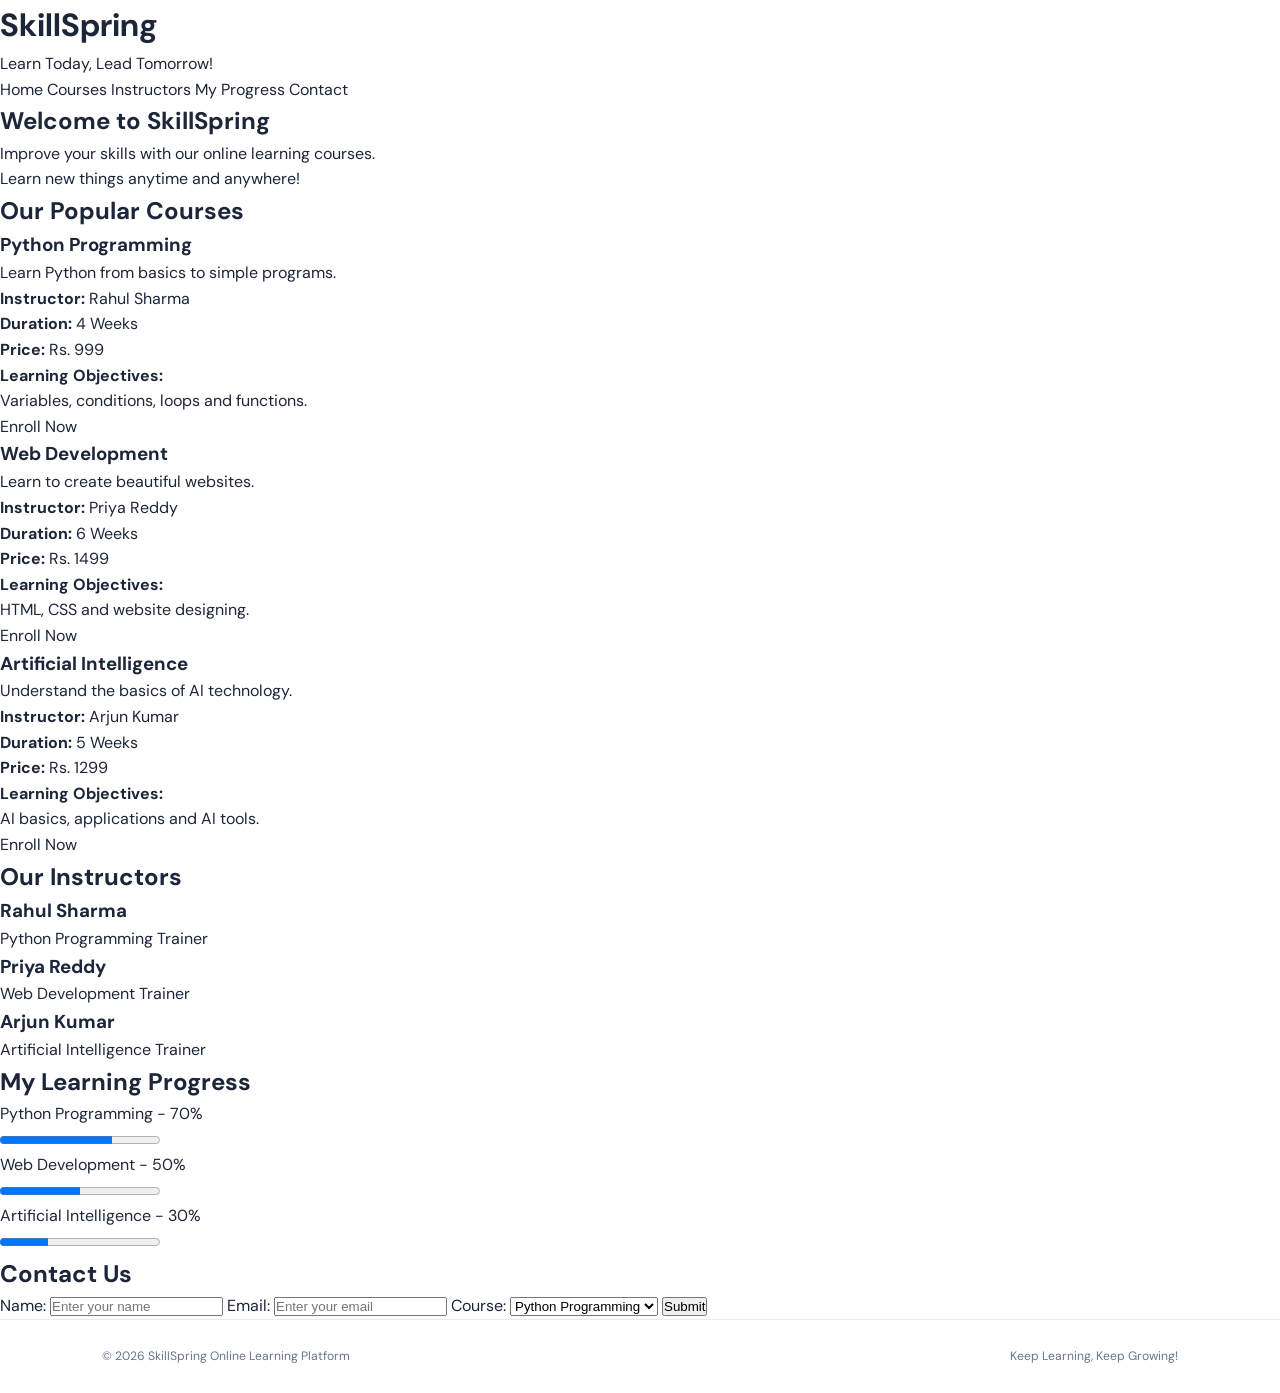
==== commit 67e24d4a: "Update index.html" ====
--- a/online-learning/index.html
+++ b/online-learning/index.html
@@ -1,23 +1,129 @@
 <!DOCTYPE html>
 <html>
 <head>
-  <meta charset="UTF-8"><meta name="viewport" content="width=device-width, initial-scale=1.0">
-  <meta name="description" content="Explore beginner-friendly courses with SkillSpring.">
-  <title>SkillSpring | Learn Something Brilliant</title><link rel="stylesheet" href="style.css">
+    <title>SkillSpring - Online Learning</title>
+    <link rel="stylesheet" href="style.css">
 </head>
+
 <body>
-  <header class="topbar"><a class="logo" href="#home"><span>✦</span> SkillSpring</a><nav aria-label="Main navigation"><a href="#courses">Explore courses</a><a href="#mentors">Mentors</a><a href="#why">Why SkillSpring?</a><a class="login" href="#courses">Start learning</a></nav></header>
-  <main>
-    <section class="hero" id="home"><div class="hero-copy"><p class="eyebrow">SMALL STEPS. BIG SKILLS.</p><h1>Curiosity is your<br><span>superpower.</span></h1><p>Learn practical skills with friendly courses designed to help you grow, one lesson at a time.</p><a class="primary-btn" href="#courses">Explore courses <span>→</span></a><div class="social-proof"><div class="avatar-stack"><span>A</span><span>M</span><span>R</span></div><p><strong>10,000+ learners</strong><br>building their next skill</p></div></div><div class="hero-visual"><img src="https://images.unsplash.com/photo-1516321318423-f06f85e504b3?auto=format&fit=crop&w=1100&q=85" alt="Student learning on a laptop"><div class="floating-card"><span class="floating-icon">✓</span><div><strong>Keep growing</strong><p>One lesson at a time</p></div></div></div></section>
-    <section class="stats"><div><strong>120+</strong><span>Curated courses</span></div><div><strong>35+</strong><span>Expert mentors</span></div><div><strong>4.8/5</strong><span>Learner rating</span></div><div><strong>Anytime</strong><span>Learn at your pace</span></div></section>
-    <section class="section courses" id="courses"><div class="section-heading"><div><p class="eyebrow">PICK YOUR NEXT SKILL</p><h2>Popular courses</h2></div><a class="text-link" href="#categories">Browse categories ↗</a></div><div class="course-grid">
-      <article class="course-card"><img src="https://images.unsplash.com/photo-1515879218367-8466d910aaa4?auto=format&fit=crop&w=900&q=80" alt="Code on a computer screen"><div class="course-body"><span class="tag green">PROGRAMMING</span><h3>Python Foundations</h3><p>Build a strong base in Python, from variables to small projects.</p><p class="objectives"><strong>You will learn:</strong> variables, conditions, loops, and simple programs.</p><div class="course-info"><span>◷ 6 hours</span><span>★ 4.9</span></div><div class="course-footer"><span>Beginner</span><a href="#contact">Enroll now →</a></div></div></article>
-      <article class="course-card"><img src="https://images.unsplash.com/photo-1498050108023-c5249f4df085?auto=format&fit=crop&w=900&q=80" alt="Web development workspace"><div class="course-body"><span class="tag blue">WEB DEVELOPMENT</span><h3>HTML & CSS Studio</h3><p>Design your first responsive website with practical exercises.</p><p class="objectives"><strong>You will learn:</strong> HTML structure, CSS styling, and responsive layouts.</p><div class="course-info"><span>◷ 8 hours</span><span>★ 4.8</span></div><div class="course-footer"><span>Beginner</span><a href="#contact">Enroll now →</a></div></div></article>
-      <article class="course-card"><img src="https://images.unsplash.com/photo-1677442136019-21780ecad995?auto=format&fit=crop&w=900&q=80" alt="Abstract artificial intelligence concept"><div class="course-body"><span class="tag purple">ARTIFICIAL INTELLIGENCE</span><h3>AI Essentials</h3><p>Understand AI concepts, useful tools, and responsible use.</p><p class="objectives"><strong>You will learn:</strong> AI basics, everyday applications, and responsible use.</p><div class="course-info"><span>◷ 5 hours</span><span>★ 4.9</span></div><div class="course-footer"><span>Beginner</span><a href="#contact">Enroll now →</a></div></div></article>
-    </div></section>
-    <section class="categories" id="categories"><div class="section-heading"><div><p class="eyebrow">LEARN YOUR WAY</p><h2>Explore categories</h2></div><p>Choose an area and start discovering.</p></div><div class="category-grid"><a href="#courses"><span>⌘</span><strong>Programming</strong><small>24 courses</small></a><a href="#courses"><span>▧</span><strong>Web design</strong><small>18 courses</small></a><a href="#courses"><span>✧</span><strong>AI & data</strong><small>16 courses</small></a><a href="#courses"><span>◈</span><strong>Career skills</strong><small>12 courses</small></a></div></section>
-    <section class="section mentors" id="mentors"><div class="section-heading"><div><p class="eyebrow">LEARN FROM PEOPLE WHO CARE</p><h2>Meet your mentors</h2></div><p>Guidance from practitioners who love sharing what they know.</p></div><div class="mentor-grid"><article><img src="https://images.unsplash.com/photo-1551836022-d5d88e9218df?auto=format&fit=crop&w=700&q=80" alt="Mentor working with a team"><h3>Priya Sharma</h3><p>Python & problem solving</p></article><article><img src="https://images.unsplash.com/photo-1521737711867-e3b97375f902?auto=format&fit=crop&w=700&q=80" alt="Design team collaborating"><h3>Arjun Mehta</h3><p>Web design & accessibility</p></article><article><img src="https://images.unsplash.com/photo-1522071820081-009f0129c71c?auto=format&fit=crop&w=700&q=80" alt="Team collaborating around a table"><h3>Neha Rao</h3><p>AI concepts & data literacy</p></article></div></section>
-    <section class="progress-section" id="why"><div><p class="eyebrow">YOUR LEARNING, YOUR PACE</p><h2>Celebrate every bit<br>of progress.</h2><p>Track sample course progress and keep your goals in sight. Consistency beats perfection.</p><a class="primary-btn" href="#courses">Find a course <span>→</span></a></div><div class="progress-panel"><div class="progress-title"><div class="mini-logo">S</div><div><strong>My learning space</strong><p>Your sample progress</p></div><span class="active-pill">In progress</span></div><div class="lesson"><div><strong>HTML & CSS Studio</strong><span>6 of 10 lessons</span></div><div class="bar"><span style="width:60%"></span></div><small>60% complete</small></div><div class="lesson"><div><strong>Python Foundations</strong><span>3 of 8 lessons</span></div><div class="bar purple-bar"><span style="width:38%"></span></div><small>38% complete</small></div><p class="demo-note">Illustrative progress only — this page does not save learner data.</p></div></section>
-    <section class="cta" id="contact"><p class="eyebrow">READY WHEN YOU ARE</p><h2>Your next skill starts with one click.</h2><p>Pick a course, stay curious, and see what you can create.</p><a class="primary-btn" href="#courses">Browse courses <span>→</span></a></section>
-  </main><footer><a class="logo" href="#home"><span>✦</span> SkillSpring</a><p>Learn something brilliant, every day.</p><p>© 2026 SkillSpring · Student project</p></footer>
-</body></html>+
+    <header>
+        <h1>SkillSpring</h1>
+        <p>Learn Today, Lead Tomorrow!</p>
+    </header>
+
+    <nav>
+        <a href="#home">Home</a>
+        <a href="#courses">Courses</a>
+        <a href="#instructors">Instructors</a>
+        <a href="#progress">My Progress</a>
+        <a href="#contact">Contact</a>
+    </nav>
+
+    <section id="home">
+        <h2>Welcome to SkillSpring</h2>
+        <p>Improve your skills with our online learning courses.</p>
+        <p>Learn new things anytime and anywhere!</p>
+    </section>
+
+    <section id="courses">
+        <h2>Our Popular Courses</h2>
+
+        <div class="course-container">
+
+            <div class="card">
+                <h3>Python Programming</h3>
+                <p>Learn Python from basics to simple programs.</p>
+                <p><b>Instructor:</b> Rahul Sharma</p>
+                <p><b>Duration:</b> 4 Weeks</p>
+                <p><b>Price:</b> Rs. 999</p>
+                <p><b>Learning Objectives:</b></p>
+                <p>Variables, conditions, loops and functions.</p>
+                <a href="#contact">Enroll Now</a>
+            </div>
+
+            <div class="card">
+                <h3>Web Development</h3>
+                <p>Learn to create beautiful websites.</p>
+                <p><b>Instructor:</b> Priya Reddy</p>
+                <p><b>Duration:</b> 6 Weeks</p>
+                <p><b>Price:</b> Rs. 1499</p>
+                <p><b>Learning Objectives:</b></p>
+                <p>HTML, CSS and website designing.</p>
+                <a href="#contact">Enroll Now</a>
+            </div>
+
+            <div class="card">
+                <h3>Artificial Intelligence</h3>
+                <p>Understand the basics of AI technology.</p>
+                <p><b>Instructor:</b> Arjun Kumar</p>
+                <p><b>Duration:</b> 5 Weeks</p>
+                <p><b>Price:</b> Rs. 1299</p>
+                <p><b>Learning Objectives:</b></p>
+                <p>AI basics, applications and AI tools.</p>
+                <a href="#contact">Enroll Now</a>
+            </div>
+
+        </div>
+    </section>
+
+    <section id="instructors">
+        <h2>Our Instructors</h2>
+
+        <div class="instructor">
+            <h3>Rahul Sharma</h3>
+            <p>Python Programming Trainer</p>
+        </div>
+
+        <div class="instructor">
+            <h3>Priya Reddy</h3>
+            <p>Web Development Trainer</p>
+        </div>
+
+        <div class="instructor">
+            <h3>Arjun Kumar</h3>
+            <p>Artificial Intelligence Trainer</p>
+        </div>
+    </section>
+
+    <section id="progress">
+        <h2>My Learning Progress</h2>
+
+        <p>Python Programming - 70%</p>
+        <progress value="70" max="100"></progress>
+
+        <p>Web Development - 50%</p>
+        <progress value="50" max="100"></progress>
+
+        <p>Artificial Intelligence - 30%</p>
+        <progress value="30" max="100"></progress>
+    </section>
+
+    <section id="contact">
+        <h2>Contact Us</h2>
+
+        <form>
+            <label>Name:</label>
+            <input type="text" placeholder="Enter your name">
+
+            <label>Email:</label>
+            <input type="email" placeholder="Enter your email">
+
+            <label>Course:</label>
+            <select>
+                <option>Python Programming</option>
+                <option>Web Development</option>
+                <option>Artificial Intelligence</option>
+            </select>
+
+            <button type="button">Submit</button>
+        </form>
+    </section>
+
+    <footer>
+        <p>© 2026 SkillSpring Online Learning Platform</p>
+        <p>Keep Learning, Keep Growing!</p>
+    </footer>
+
+</body>
+</html>
